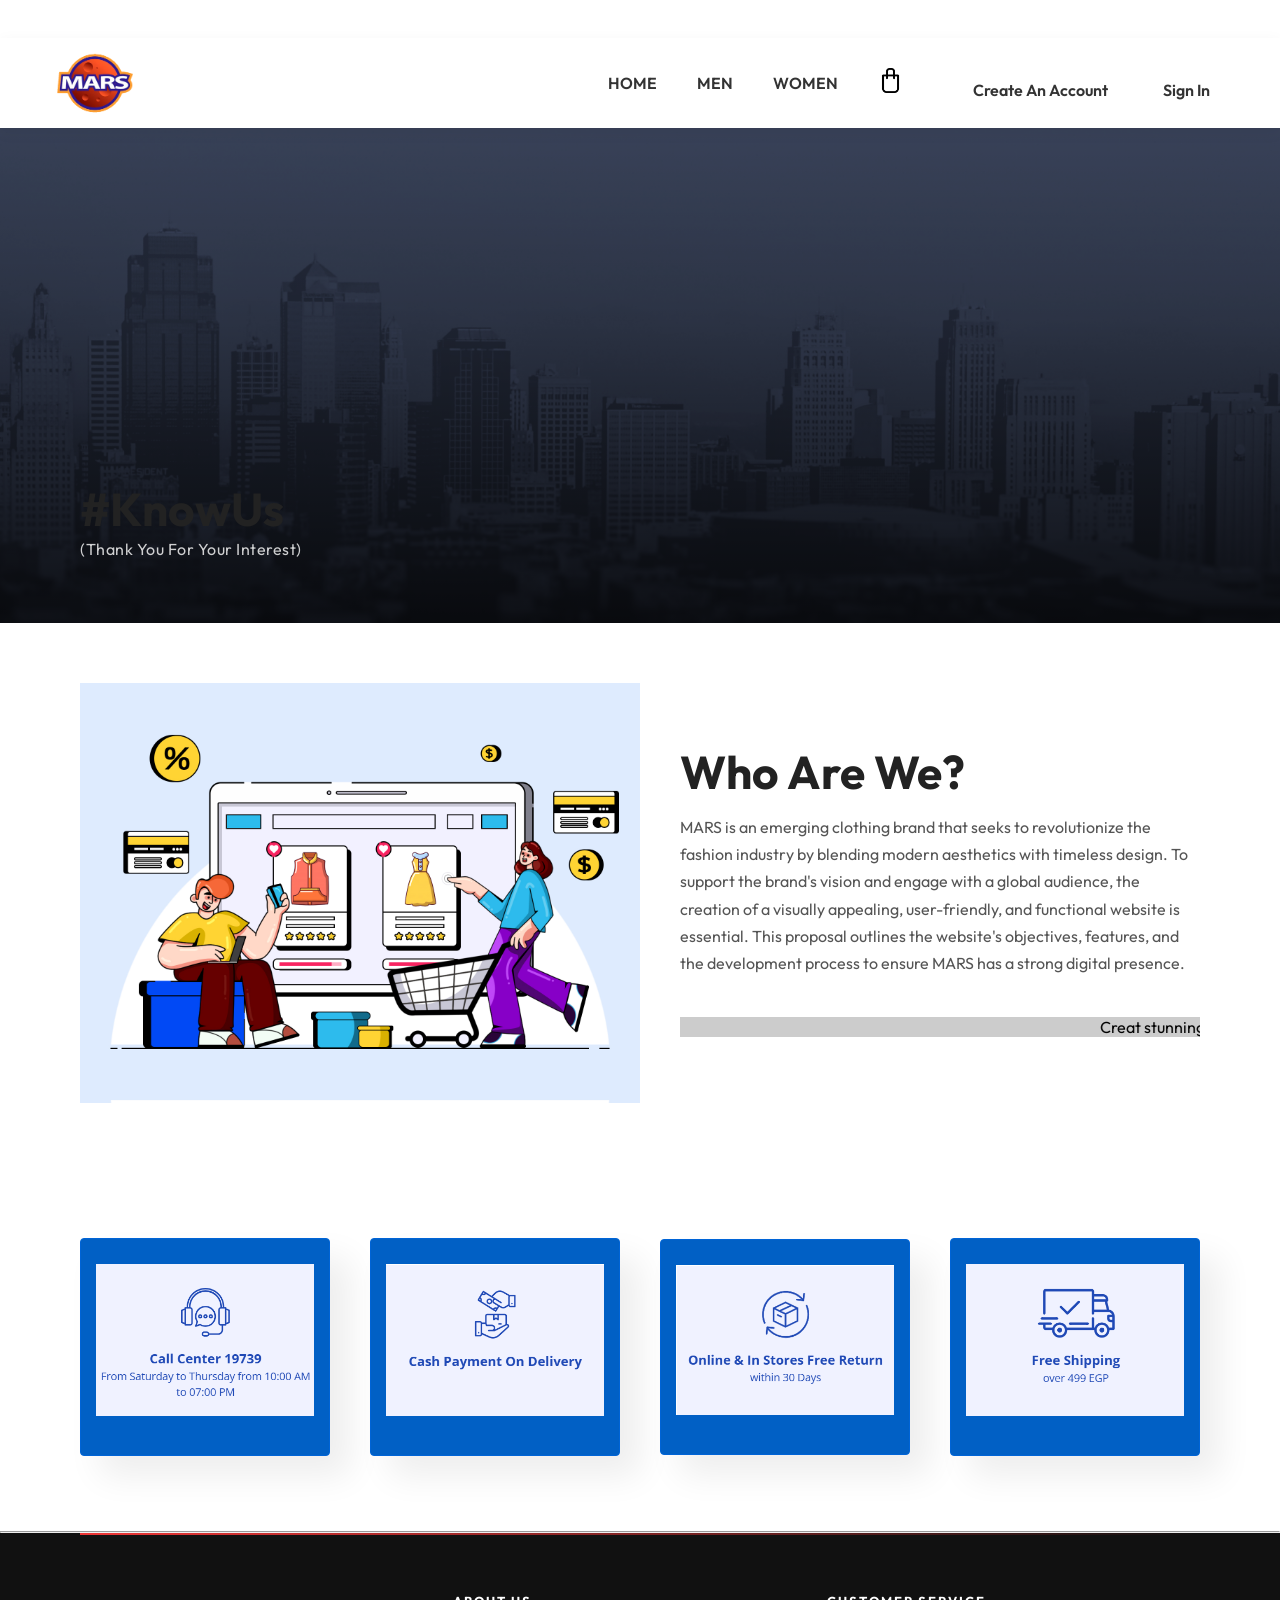
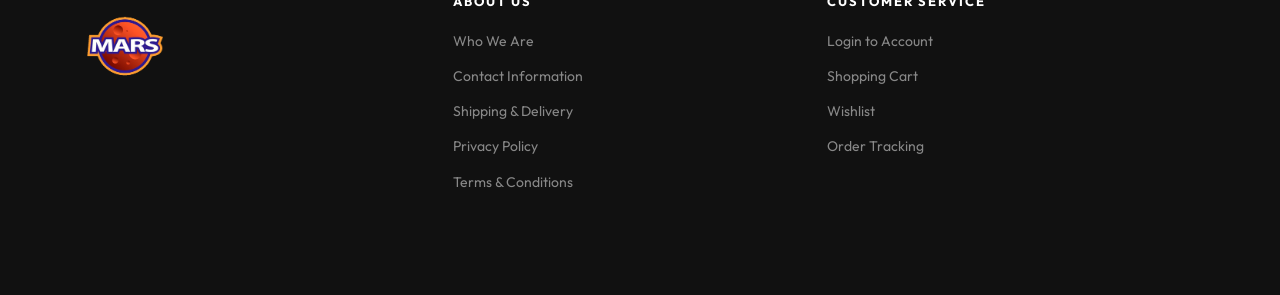
==== about.html @ e4233e81 "first commit" ====
<!DOCTYPE html>
<html lang="en">
<head>
    <meta charset="UTF-8">
    <meta name="viewport" content="width=device-width, initial-scale=1.0">
    <meta http-equiv="X-UA-Compatible" content="IE=edge">
    <title>MARS: ABOUT US </title>
    <link rel="stylesheet" href="style.css">
    <link rel="stylesheet" href="https://pro.fontawesome.com/releases/v5.10.0/css/all.css" />
</head>

<body>
    <script src="script.js"></script>

<section id="header">
    
        <a href="index.html" class="logo-link"><img src="img/logo.png" width="90" class="logo" alt=""></a>
        
        <div>
            <ul id="navbar">
    
                <li><a href="index.html">HOME</a></li>
                
                <li><a href="men.html">MEN</a></li>
                <li><a href="women.html">WOMEN</a></li>
                <li><a href="cart.html"><img src="img/shopping-bag-3049.png" width="25" alt=""></i></a></li>
            
                <div id="Account">
                    <ul>
                        <li><a href="createNEW.html">Create An Account</a></li>
                        <li><a href="signin.html">Sign In</a></li>
                    </ul>
                </div> 
    
            </ul>
        </div>
        
        <div id="mobil">
            <a href="cart.html"><i class="fa fa-shopping-bag" aria-hidden="true"></i></a>
            <i id="bar" class="fas fa-outdent" onclick="toggleMenu()"></i>
          </div>
        
</section>
   
<section id="page-header" class="about-header">
      
        <h2>#KnowUs</h2>

        <p>(Thank You For Your Interest)</p>
        
</section>

<section id="about-head" class="section-p1">
    <img src="img/about/a6.jpg" alt="">
    <div>
        <h2>Who Are We?</h2>
        <p>MARS is an emerging clothing brand that seeks to revolutionize the fashion industry by blending modern aesthetics with timeless design. To support the brand's vision and engage with a global audience, the creation of a visually appealing, user-friendly, and functional website is essential. This proposal outlines the website's objectives, features, and the development process to ensure MARS has a strong digital presence.</p>
        <br>
        <marquee bgcolor="#ccc" loop="-1" scrollamount="5" width="100%">Creat stunning with as much or as little control as you like thanks to choice of basic and creative modes 
        </marquee>
    </div>
</section>

<section id="feature" class="section-p1"> 
    <div class="fe-box">
        <img src="img/feature/s1.png" alt="">
        
    </div>

    <div class="fe-box">
        <img src="img/feature/s2.png" alt="">
        
    </div>

    <div class="fe-box">
        <img src="img/feature/s3.png" alt="">
        
    </div>

    <div class="fe-box">
        <img src="img/feature/s4.png" alt="">
        
    </div>
   </section>
 <hr>
<footer class="section-p1">
    <div class="footer-col">
        <img class="logo" src="img/logo.png" width="65" alt="Company Logo">
       
    </div>

    <div class="footer-col">
        <h4>About Us</h4>
        <ul>
            <li><a href="about.html">Who We Are</a></li>
            <li><a href="contact.html">Contact Information</a></li>
            <li><a href="#">Shipping & Delivery</a></li>
            <li><a href="#">Privacy Policy</a></li>
            <li><a href="#">Terms & Conditions</a></li>
        </ul>
    </div>

    <div class="footer-col">
        <h4>Customer Service</h4>
        <ul>
            <li><a href="signin.html">Login to Account</a></li>
            <li><a href="cart.html">Shopping Cart</a></li>
            <li><a href="#">Wishlist</a></li>
            <li><a href="#">Order Tracking</a></li>
        </ul>
    </div>
</footer>

 
</body>
</html>
---- style.css ----
@import url('https://fonts.googleapis.com/css2?family=Outfit:wght@300;400;600;700;800&display=swap');

:root {
  --primary-color: #222;
  --secondary-color: #0a6940;
  --accent-color: #ef3636;
  --text-main: #333;
  --text-light: #555;
  --bg-color: #fff;
  --bg-alt: #f7f7f7;
  --price-color: #d2691e;
  --border-color: #eaeaea;
  --shadow-sm: 0 4px 15px rgba(0, 0, 0, 0.05);
  --shadow-md: 0 8px 30px rgba(0, 0, 0, 0.1);
  --transition: 0.3s ease;
}

/* ---- Keyframe Animations ---- */
@keyframes fadeInUp {
  from { opacity: 0; transform: translateY(30px); }
  to   { opacity: 1; transform: translateY(0); }
}
@keyframes fadeIn {
  from { opacity: 0; }
  to   { opacity: 1; }
}
@keyframes slideDown {
  from { opacity: 0; transform: translateY(-20px); }
  to   { opacity: 1; transform: translateY(0); }
}

.animate-fadeInUp {
  opacity: 0;
  animation: fadeInUp 0.7s ease forwards;
}
.animate-fadeIn { animation: fadeIn 1s ease both; }

/* Stagger delays for product cards */
.pro:nth-child(1) { animation-delay: 0.05s; }
.pro:nth-child(2) { animation-delay: 0.10s; }
.pro:nth-child(3) { animation-delay: 0.15s; }
.pro:nth-child(4) { animation-delay: 0.20s; }
.pro:nth-child(5) { animation-delay: 0.25s; }
.pro:nth-child(6) { animation-delay: 0.30s; }
.pro:nth-child(7) { animation-delay: 0.35s; }
.pro:nth-child(8) { animation-delay: 0.40s; }

/* ---- Announcement Bar ---- */
#announcement-bar {
  background: var(--primary-color);
  color: rgba(255,255,255,0.85);
  text-align: center;
  padding: 10px 20px;
  font-size: 13px;
  letter-spacing: 1px;
  font-weight: 600;
  position: fixed;
  top: 0;
  left: 0;
  right: 0;
  z-index: 1001;
}
#announcement-bar span {
  color: var(--accent-color);
  font-weight: 800;
}

/* Push header below announcement bar */
#header {
  top: 38px !important;
}

* {
    margin: 0;
    padding: 0;
    box-sizing: border-box;
    font-family: "Outfit", "Spartan", sans-serif;
  }
  
  html {
    scroll-behavior: smooth;
  }
  
  /* Global Styles */
  
  h1 {
    font-size: 52px;
    line-height: 64px;
    color: var(--primary-color);
    font-weight: 800;
    letter-spacing: -0.5px;
  }
  
  h2 {
    font-size: 46px;
    line-height: 54px;
    color: var(--primary-color);
    font-weight: 700;
  }
  
  h4 {
    font-size: 20px;
    color: var(--primary-color);
    font-weight: 600;
  }
  
  h6 {
    font-weight: 700;
    font-size: 12px;
    letter-spacing: 1px;
    text-transform: uppercase;
  }
  
  p {
    font-size: 16px;
    color: var(--text-light);
    margin: 15px 0 20px 0;
    line-height: 1.7;
  }
  
  .section-p1 {
    padding: 60px 80px;
  }
  
  .section-m1 {
    margin: 40px 0;
  }

  /* Premium Section Headings */
  .section-heading {
    text-align: center;
    margin-bottom: 10px;
  }
  .section-heading h2 {
    font-size: 36px;
    font-weight: 800;
    letter-spacing: -0.5px;
    position: relative;
    display: inline-block;
    padding-bottom: 12px;
  }
  .section-heading h2::after {
    content: '';
    position: absolute;
    bottom: 0;
    left: 50%;
    transform: translateX(-50%);
    width: 50px;
    height: 3px;
    background: var(--accent-color);
    border-radius: 2px;
  }
  .section-heading h4 {
    color: var(--text-light);
    font-size: 15px;
    font-weight: 400;
    letter-spacing: 1px;
    text-transform: uppercase;
    margin-top: 8px;
  }
  
  button.normal{
    font-size: 14px;
    font-weight: 600;
    padding: 15px 30px;
    color: #1a1a1a;
    background-color: #fff;
    border-radius: 4px;
    cursor: pointer;
    border: none;
    outline: none;
    transition: 0.2s;
  }

  button.white{
    font-size: 13px;
    font-weight: 600;
    padding: 11px 18px;
    color: #fff;
    background-color: transparent;
    cursor: pointer;
    border: 1px solid #fff;
    outline: none;
    transition: 0.2s;
  }

  body {
    width: 100%;
    padding-top: 128px; /* 90px navbar + 38px announcement bar */
  }
/*home page*/
#header{
display:flex;
align-items: center;
justify-content: space-between;
background: rgba(255, 255, 255, 0.85);
backdrop-filter: blur(12px);
-webkit-backdrop-filter: blur(12px);
box-shadow: var(--shadow-sm);
top: 0;
left: 0;
right: 0;
height: 90px;
padding: 10px 50px;
position: fixed;
z-index: 1000;
transition: var(--transition);
border-bottom: 1px solid rgba(255, 255, 255, 0.4);
}

.logo-link {
  display: flex;
  align-items: center;
}

.logo {
  width: 90px;
  transition: transform var(--transition);
}

.logo-link:hover .logo {
  transform: scale(1.05); 
}

#navbar{
    display: flex;
    align-items: center;
justify-content: center;

}

#navbar li{
list-style: none;
padding:0 20px;
position: relative; 
}

#navbar li a{
text-decoration: none;
font-size: 16px;
font-weight: 600;
color: var(--text-main);
transition: color var(--transition);
}

#navbar li a:hover,
#navbar li a.active {
    color: var(--accent-color);
}

#navbar li a.active::after,
#navbar li a:hover::after {
    content:"";
    width: 30%;
    height: 2px;
    background-color: var(--accent-color);
    position:absolute;
    bottom: -4px;
    left: 20px;
    transition: width var(--transition);
}


#Account {
  display: flex;
  gap: 15px;
  margin-left: 30px;
  margin-top: 15px;
  flex-direction: column;
  align-items: flex-start;
}

#Account ul {
  list-style: none;
  display: flex;
  gap: 15px;
}

#Account a {
  font-size: 16px;
  color: #333;
  text-decoration: none;
  transition: color 0.3s ease;
}

#Account a:hover {
  color: #ef3636;
}


/* Hero animations */
#hero h4 { animation: fadeInUp 0.6s ease 0.1s both; }
#hero h2 { animation: fadeInUp 0.6s ease 0.2s both; }
#hero h1 { animation: fadeInUp 0.6s ease 0.3s both; }
#hero p  { animation: fadeInUp 0.6s ease 0.4s both; }
#hero button { animation: fadeInUp 0.6s ease 0.5s both; }

#hero{
    background-image: url(img/pexels-cottonbro-5119917.jpg);
    height: 90vh;
    width: 100%;
    background-size: cover;
    background-position: top 25% right 0;
    padding: 0 80px;
    display: flex;
    flex-direction: column;
    align-items: flex-start;
    justify-content: center;
    position: relative;
    box-shadow: inset 0 0 0 2000px rgba(0, 0, 0, 0.3);
}

#hero h4 {
    padding-bottom:15px ;
    color: #fff;
}

#hero h1, #hero h2, #hero p {
    color: #fff;
    text-shadow: 0 2px 5px rgba(0,0,0,0.4); /* Pro text shadow for readability */
}

#hero button a {
  background-color: transparent;
  color: #fff;
  border:0;
  background-repeat: no-repeat;
  cursor:pointer;
  font-weight: 700;
  font-size: 14px;
  text-decoration: none;
  display: inline-block;
  letter-spacing: 1px;
}

#hero button a:hover {
  color: #fff; 
}

#hero button {
    background-color: var(--accent-color);
    border:0;
    padding: 15px 40px;
    border-radius: 30px; /* Modern rounded button instead of background image */
    cursor:pointer;
    font-weight: 700;
    font-size: 14px;
    outline: none;
    transition: transform var(--transition), box-shadow var(--transition), background-color var(--transition);
    box-shadow: 0 5px 15px rgba(239, 54, 54, 0.4); /* Subtle glow matching accent color */
    margin-top: 15px;
}

#hero button:hover {
    transform: translateY(-3px);
    box-shadow: 0 8px 20px rgba(239, 54, 54, 0.6);
    background-color: var(--primary-color);
}


#feature .fe-box{
  width: 250px;
  text-align: center;
  padding: 25px 15px;
  background-color: #0160c5;
  box-shadow: 20px 20px 34px rgba(0, 0, 0, 0.07);
  border: 1px solid #0064d7;
  border-radius: 4px;
  margin: 15px 0;
}

#feature {
  display: flex;
  align-items: center;
  justify-content: space-between;
  flex-wrap: wrap;
}

#feature .fe-box:hover{
  box-shadow: 10px 10px 54px rgba(70, 62, 221, 0.1);
}

#feature .fe-box img{
  width: 100%;
  margin-bottom: 10px;
}

#feature .fe-box h6{
  display: inline-block;
  padding: 9px 8px 6px 8px;
  line-height: 1;
  border-radius: 4px;
  color:#f3f5ff;
background-color:brown;
}

/* Product Section */
#prodact1 {
    text-align: center;
    padding: 80px 0;
    background-color: var(--bg-alt);
}

#prodact1 > h2 {
    font-size: 36px;
    font-weight: 800;
    letter-spacing: -0.5px;
    position: relative;
    display: inline-block;
    padding-bottom: 12px;
}
#prodact1 > h2::after {
    content: '';
    position: absolute;
    bottom: 0;
    left: 50%;
    transform: translateX(-50%);
    width: 50px;
    height: 3px;
    background: var(--accent-color);
    border-radius: 2px;
}
#prodact1 > h4 {
    color: var(--text-light);
    font-size: 14px;
    font-weight: 400;
    letter-spacing: 1.5px;
    text-transform: uppercase;
    margin-top: 8px;
}

#prodact1 .pro {
    width: 100%; /* Full width of container for flexibility */
    max-width: 250px; /* Set a max-width for better structure */
    padding: 20px 15px; /* More padding for a clean look */
    border: 1px solid var(--border-color); /* Cleaner border */
    border-radius: 20px;
    cursor: pointer;
    background-color: var(--bg-color);
    box-shadow: var(--shadow-sm); /* Using var */
    margin: 20px 15px;
    text-align: center;
    transition: box-shadow var(--transition), transform var(--transition);
}

#prodact1 .pro:hover {
    box-shadow: var(--shadow-md); /* Stronger hover effect */
    transform: translateY(-10px); /* Better dynamic feel */
}

#prodact1 .pro .des {
    text-align: center;
    padding: 15px 0;
}

#prodact1 .pro .des span {
    color: #888;
    font-size: 13px; /* Slightly larger, more legible font */
    display: block;
}

#prodact1 .pro .des h5 {
    padding-top: 8px;
    color: #333;
    font-size: 16px;
}

#prodact1 .pro .des h4 {
    padding-top: 8px;
    font-weight: 700;
    font-size: 18px; /* Larger font for price */
    color: #d2691e; /* Chocolate color for price */
}

#prodact1 .pro .cart {
    width: 45px;
    height: 45px;
    display: flex;
    justify-content: center;
    align-items: center;
    border-radius: 50%;
    background-color: #c3d8ec;
    font-weight: 500;
    margin: 10px auto 0 auto;
    transition: background-color 0.3s ease;
}

#prodact1 .pro .cart:hover {
    background-color: #ef3636; /* Accent color for hover */
    color: white;
}

#prodact1 .main-contenar {
    padding-top: 50px;
    display: flex;
    align-items: center;
    justify-content: space-between;
    flex-wrap: wrap;
    gap: 30px; /* Adds spacing between products */
}

#prodact1 .pro img { 
    border-radius: 20px;
    transition: transform var(--transition);
    width: 100%;
}

#prodact1 .pro:hover img {
    transform: scale(1.08); /* Better zoom on hover */
}

/* Banner Section */
#banner {
    display: flex;
    flex-direction: column;
    justify-content: center;
    align-items: center;
    text-align: center;
    background-image: url('img/banner/b2.jpg');
    width: 100%;
    height: 50vh; /* Increased height for more impact */
    background-size: cover;
    background-position: center;
    padding: 30px;
}

#banner h4 {
    color: #edf6ed;
    font-size: 18px; /* Slightly larger for better readability */
    letter-spacing: 1px;
    text-transform: uppercase; /* Adds a bold, modern feel */
}

#banner h2 {
    color: #edf6ed;
    font-size: 36px; /* Larger for greater impact */
    padding: 10px 0;
    font-weight: 700;
    text-transform: uppercase;
}

#banner h2 span {
    color: #ef3636; /* Accent color */
}

#banner button {
    padding: 12px 30px;
    background-color: transparent;
    border: 2px solid #ef3636; /* Clean border for button */
    color: #ef3636;
    font-weight: 600;
    font-size: 16px;
    text-transform: uppercase;
    border-radius: 30px;
    cursor: pointer;
    transition: background-color 0.3s ease, color 0.3s ease;
}

#banner button:hover {
    background-color: #ef3636;
    color: white;
}

#sm-banner{
  display: flex;
  justify-content: space-between;
  flex-wrap: wrap;
}

#sm-banner .banner-box{
  display: flex;
  flex-direction: column;
  justify-content: center;
  align-items:flex-start;
  background-image:url(img/banner/pexels-cottonbro-5839959.jpg) ;
  background-size: cover;
  background-position: center;
  width: 100%; /* Full width for better scaling */
  min-width: 300px; /* Ensures responsiveness */
  max-width: 535px; /* Maintains a max-width for larger screens */
  height: 50vh;
  padding: 40px; /* More padding for a clean, spacious look */
  border-radius: 10px; /* Smooth, modern corners */
  position: relative;
  overflow: hidden;   
}
#sm-banner .banner-box:hover {
  transform: scale(1.05);
  box-shadow: 0 10px 20px rgba(0, 0, 0, 0.15);
}


#sm-banner .banner-box2{
 background-image:url(img/banner/pexels-cottonbro-7026766.jpg) ;
}

#sm-banner h4{
color: #fff;
font-size: 22px; /* Slightly larger for better visibility */
font-weight: 400; /* Light yet legible */
margin-bottom: 10px; /* Adds space between headings */
text-transform: uppercase; /* Modern feel */
letter-spacing: 1px; /* Enhances readability */
}

#sm-banner h2{
  color: #ef3636;
  font-size: 30px; /* Bolder and larger for emphasis */
  font-weight: 800;
  text-transform: uppercase;
  margin-bottom: 10px;
  }

  #sm-banner span{
    color: #fff;
    font-size: 16px; /* Slightly larger for better readability */
    font-weight: 400;
    padding-bottom: 15px;
    letter-spacing: 0.5px;
    }

    #sm-banner .banner-box:hover button{
    background-color: #ef3636;
    border: 1px solid #ef3636;
    color: #fff;
    transition: background-color 0.3s ease, border-color 0.3s ease;
    }

    #sm-banner .banner-box::before {
      content: "";
      position: absolute;
      top: 0;
      left: 0;
      width: 100%;
      height: 100%;
      background: rgba(0, 0, 0, 0.2); /* Dark overlay for contrast */
      z-index: 1;
      border-radius: 10px; /* Ensures overlay follows rounded corners */
  }

  #sm-banner h4, 
  #sm-banner h2,
  #sm-banner button, 
  #sm-banner span {
      position: relative;
      z-index: 2; /* Ensures text stays above overlay */
  }
  
  

    #banner3 {
      display: flex;
      flex-wrap: wrap;
      justify-content: space-between;
      padding: 60px 80px;
      gap: 24px;
      background-color: var(--primary-color);
    }

    #banner3 .banner-box {
      display: flex;
      flex-direction: column;
      justify-content: flex-end; /* Text anchored to BOTTOM */
      align-items: flex-start;
      background-image: url(img/banner/pexels-mikhail-nilov-8221376\ \(1\).jpg);
      background-size: cover;
      background-position: center;
      width: calc(33.33% - 18px);
      min-width: 260px;
      height: 420px;
      padding: 30px;
      border-radius: 16px;
      position: relative;
      overflow: hidden;
      cursor: pointer;
      transition: transform var(--transition), box-shadow var(--transition);
    }

    /* Gradient overlay - dark at bottom for readability */
    #banner3 .banner-box::before {
      content: '';
      position: absolute;
      inset: 0;
      background: linear-gradient(
        to top,
        rgba(0, 0, 0, 0.75) 0%,
        rgba(0, 0, 0, 0.2) 50%,
        rgba(0, 0, 0, 0.0) 100%
      );
      border-radius: 16px;
      z-index: 1;
      transition: background var(--transition);
    }

    /* Image zoom on hover via background-size */
    #banner3 .banner-box:hover {
      transform: translateY(-6px);
      box-shadow: 0 20px 50px rgba(0,0,0,0.5);
    }

    #banner3 .banner-box:hover::before {
      background: linear-gradient(
        to top,
        rgba(0, 0, 0, 0.85) 0%,
        rgba(0, 0, 0, 0.3) 60%,
        rgba(0, 0, 0, 0.05) 100%
      );
    }

    /* Text above overlay */
    #banner3 .banner-box > * {
      position: relative;
      z-index: 2;
    }

    #banner3 h2 {
      color: #fff;
      font-weight: 800;
      font-size: 22px;
      letter-spacing: 1px;
      text-transform: uppercase;
      margin-bottom: 6px;
      padding-top: 0;
    }

    #banner3 h3 {
      color: var(--accent-color);
      font-weight: 600;
      font-size: 14px;
      letter-spacing: 1.5px;
      text-transform: uppercase;
    }

    #banner3 .banner-box2 {
      background-image: url(img/banner/pexels-marcos-sanchez-620772900-29253011.jpg);
    }
    #banner3 .banner-box3 {
      background-image: url(img/banner/pexels-cottonbro-6698322.jpg);
    }
    
    footer {
      display: flex;
      flex-wrap: wrap;
      justify-content: space-between;
      padding: 70px 80px 40px;
      background-color: #111; /* Dark, luxury footer */
      position: relative;
  }

  /* Subtle top border accent */
  footer::before {
    content: '';
    position: absolute;
    top: 0;
    left: 80px;
    right: 80px;
    height: 2px;
    background: linear-gradient(to right, var(--accent-color), transparent);
  }
  
  footer .footer-col {
      flex: 1 1 25%;
      display: flex;
      flex-direction: column;
      margin-bottom: 30px;
      padding: 0 20px 0 0;
      min-width: 200px;
  }
  
  footer h4 {
      font-size: 13px;
      margin-bottom: 20px;
      color: #fff;
      font-weight: 700;
      letter-spacing: 2px;
      text-transform: uppercase;
  }

  footer ul {
    list-style: none;
    padding: 0;
  }

  footer ul li {
    margin-bottom: 10px;
  }
  
  footer p, footer a {
      font-size: 14px;
      margin-bottom: 8px;
      color: #888;
      transition: color var(--transition);
      line-height: 1.8;
  }
  
  footer a {
      text-decoration: none;
      color: #888;
  }
  
  footer a:hover,
  footer a.active {
      color: #fff;
  }
  
  footer p {
      color: #666;
  }

  /* Footer Copyright */
  footer .copyright {
    width: 100%;
    text-align: center;
    border-top: 1px solid #222;
    margin-top: 30px;
    padding-top: 20px;
    font-size: 13px;
    color: #555;
    letter-spacing: 0.5px;
  }
  

  @media (max-width: 768px) {
      footer {
          flex-direction: column;
          padding: 20px 30px;
      }
  
      footer .footer-col {
          padding: 20px;
          width: 100%; /* Full width on smaller screens */
        }
      }
       
      #close{
        display: none;
      }
       #mobil {
        display: none;
      }
      

    
  @media (max-width: 799px) {
    #navbar {
      display: flex;
      flex-direction: column;
      align-items: flex-start;
      justify-content: flex-start;
      position: fixed;
      top: 0;
      right: -300px; /* Corrected */
      height: 100vh;
      width: 300px;
      background-color: #f3f5ff;
      box-shadow: 0 40px 60px rgba(0, 0, 0, 0.1);
      padding: 80px 0 0 10px;
      transition: right 0.3s ease-in-out; /* Added for smooth transition */
    }
    
    #navbar li {
      margin-bottom: 25px;
    }

    #navbar.active {
      right: 0; 
    }

    #mobil {
      display: flex;
      align-content: center;
    }
    
    #mobil i {
      color: #1a1a1a;
      font-size: 24px;
      padding-left: 20px;
    }
    #close {
      position: absolute;
      display: initial;
      top: 30px;
      left: 30px;
      color: #1a1a1a;
      font-size: 20px;
    }
    #lg-bag{
      display: none;
    }

    #hero{
      height: 70vh;
      padding: 0 80px;
      background-position: top 30% right 30% ;
    }
    #prodact1 .main-contenar {
      justify-content: center;
  }
  #prodact1 .pro{
    margin: 15px;
  }

  #banner {
    height: 30vh;
}
#sm-banner .banner-box{
  min-width: 100px; /* Ensures responsiveness */
  height: 30vh;
}
#banner3 {
  padding: 50px 40px;
}
#banner3 .banner-box {
  width: 28%; 

}

}

@media (max-width: 477px) {
 
#header{
  padding: 10px 30px;
}
h1{
  font-size: 38px;
}
h2{
  font-size: 32px;
}

  #hero {
      padding: 0 20px; /* Reduced padding for mobile */
      background-position: 55%;
  }


  #prodact1 .pro {
      width: 100%;
  }

  #banner {
      height: 40vh; /* Reduced height for better fit */
  }

  #sm-banner .banner-box {
      height: 40vh;
  }
  #sm-banner .banner-box2 {
    margin-top: 20px;
}

  #banner3 {
      padding: 40px 30px;
  }

  #banner3 .banner-box {
      width: 30%; 
  }
}

/* ---- Men / Women Page Header ---- */
#page-header {
  position: relative;
  width: 100%;
  height: 55vh;
  background-image: url("img/banner/b1 (1).jpg");
  background-size: cover;
  background-position: center;
  display: flex;
  flex-direction: column;
  justify-content: flex-end;
  align-items: flex-start;
  padding: 60px 80px;
  overflow: hidden;
}

/* Dark gradient for readability */
#page-header::before {
  content: '';
  position: absolute;
  inset: 0;
  background: linear-gradient(
    to top,
    rgba(0, 0, 0, 0.75) 0%,
    rgba(0, 0, 0, 0.2) 60%,
    rgba(0, 0, 0, 0.0) 100%
  );
  z-index: 1;
}

#page-header > * {
  position: relative;
  z-index: 2;
}

#page-header .breadcrumb {
  display: flex;
  align-items: center;
  gap: 8px;
  font-size: 13px;
  color: rgba(255,255,255,0.6);
  margin-bottom: 12px;
  letter-spacing: 0.5px;
}
#page-header .breadcrumb a {
  color: rgba(255,255,255,0.6);
  text-decoration: none;
  transition: color var(--transition);
}
#page-header .breadcrumb a:hover { color: #fff; }
#page-header .breadcrumb .sep { font-size: 10px; }

#page-header h1 {
  font-size: 56px;
  font-weight: 800;
  color: #fff;
  letter-spacing: -2px;
  line-height: 1;
  margin-bottom: 14px;
  animation: fadeInUp 0.7s ease both;
  text-shadow: 0 2px 20px rgba(0,0,0,0.4);
}

#page-header p {
  color: rgba(255,255,255,0.8);
  font-size: 16px;
  margin: 0;
  letter-spacing: 0.5px;
  animation: fadeInUp 0.7s ease 0.15s both;
}

/* ---- Pagination ---- */
#pagination {
  text-align: center;
  padding: 40px 0;
  background: var(--bg-alt);
  display: flex;
  justify-content: center;
  gap: 10px;
}
#pagination a {
  text-decoration: none;
  width: 44px;
  height: 44px;
  display: inline-flex;
  align-items: center;
  justify-content: center;
  background: var(--bg-color);
  color: var(--text-main);
  border: 1.5px solid var(--border-color);
  border-radius: 10px;
  font-weight: 700;
  font-size: 14px;
  transition: all var(--transition);
  box-shadow: var(--shadow-sm);
}
#pagination a:hover,
#pagination a.active {
  background: var(--accent-color);
  color: #fff;
  border-color: var(--accent-color);
  transform: translateY(-2px);
  box-shadow: 0 5px 15px rgba(239,54,54,0.3);
}

#prodetails{
  display: flex;
margin-top: 20px;
}
/* Styling for #single-pro-img */
#single-pro-img {
  display: flex;
  flex-direction: column;
  align-items: center;
  margin-bottom: 30px;
}

.main-img {
  width: 90%;
  max-width: 500px;
  border-radius: 12px;
  box-shadow: 0 6px 12px rgba(0, 0, 0, 0.15);
  margin-bottom: 20px;
  transition: transform 0.3s ease, box-shadow 0.3s ease;
}

.main-img:hover {
  transform: scale(1.02);
  box-shadow: 0 8px 16px rgba(0, 0, 0, 0.2);
}

.small-img-group {
  display: flex;
  gap: 15px;
  justify-content: center;
}

.small-img-col {
  flex: 1;
  max-width: 80px;
}

.small-img {
  width: 100%;
  height: auto;
  border: 2px solid transparent;
  border-radius: 8px;
  transition: transform 0.3s ease, border-color 0.3s ease, box-shadow 0.3s ease;
  cursor: pointer;
}

.small-img:hover {
  transform: scale(1.1);
  border-color: #d2691e;
  box-shadow: 0 4px 8px rgba(0, 0, 0, 0.1);
}

/* Styling for #single-pro-det */
#single-pro-det {
  max-width: 600px;
  margin: 20px auto;
  padding: 25px;
  background-color: #fff;
  border-radius: 12px;
  box-shadow: 0 6px 12px rgba(0, 0, 0, 0.1);
  line-height: 1.6;
}

#single-pro-det h6 {
  font-size: 14px;
  color: #888;
  text-transform: uppercase;
  letter-spacing: 1px;
  margin-bottom: 15px;
}

#single-pro-det h4 {
  font-size: 26px;
  margin: 15px 0;
  color: #222;
  font-weight: 500;
}

#single-pro-det h2 {
  font-size: 30px;
  color: #e63946;
  font-weight: bold;
  margin-bottom: 20px;
}

.label {
  display: block;
  font-weight: 600;
  margin: 20px 0 10px;
  color: #444;
}

/* Dropdown and Inputs */
#single-pro-det select,
#single-pro-det input[type="number"] {
  width: 100%;
  padding: 12px;
  border: 1px solid #ccc;
  border-radius: 8px;
  font-size: 16px;
  margin-bottom: 20px;
  transition: border-color 0.3s ease, box-shadow 0.3s ease;
}

#single-pro-det select:focus,
#single-pro-det input[type="number"]:focus {
  border-color: #007bff;
  box-shadow: 0 0 6px rgba(0, 123, 255, 0.2);
  outline: none;
}

/* Add to Cart Button */
.btn-add-cart {
  width: 100%;
  padding: 15px;
  background-color: #007bff;
  color: #fff;
  font-size: 18px;
  font-weight: 700;
  text-align: center;
  border: none;
  border-radius: 8px;
  cursor: pointer;
  transition: background-color 0.3s ease, transform 0.3s ease;
}

.btn-add-cart:hover {
  background-color: #0056b3;
  transform: translateY(-2px);
}

/* Product Description */
#single-pro-det p {
  font-size: 16px;
  color: #555;
  margin-top: 20px;
  line-height: 1.8;
}

/* Responsive Design */
@media (max-width: 768px) {
  #single-pro-img,
  #single-pro-det {
      max-width: 90%;
  }

  .small-img {
      max-width: 60px;
  }
}

@media (max-width: 480px) {
 
  #single-pro-det h4 {
      font-size: 22px;
  }

  #single-pro-det h2 {
      font-size: 26px;
  }

  .btn-add-cart {
      font-size: 16px;
  }
}

/*About page*/
#page-header.about-header{
  background-image: url(img/about/banner.png);
}

#about-head {
display: flex;
align-items: center;
}

#about-head img{
width: 50%;
height: auto;
}
#about-head div{
  padding-left: 40px;
}
#about-head p{
  color:#555;
}

/*Contact page*/
#page-header.contact-header{
  background-image: url(img/about/banner.png);
}

#contact-details {
  display: flex;
  flex-wrap: wrap;
  justify-content: space-between;
  gap: 30px;
  max-width: 1200px;
  margin: 0 auto;
}

#contact-details .details {
  flex: 1;
  min-width: 300px;
  padding: 20px;
  border-radius: 8px;
  background-color: #f9f9f9;
  box-shadow: 0 2px 4px rgba(0, 0, 0, 0.1);
}

#contact-details .details span {
  display: inline-block;
  font-size: 1.3rem;
  font-weight: bold;
  color: #d2691e;
  margin-bottom: 15px;
}

#contact-details .details h2 {
  font-size: 2rem;
  margin-bottom: 25px;
  color: #333;
}

#contact-details .details li {
  display: flex;
  align-items: flex-start;
  margin-bottom: 20px;
  list-style: none;
}

#contact-details .details li i {
  font-size: 1.6rem;
  color: #d2691e;
  margin-right: 20px;
}

#contact-details .details li p {
  margin: 0;
  font-size: 1.1rem;
  color: #555;
}

#contact-details .details li p strong {
  font-weight: bold;
  color: #333;
}

#contact-details .map {
  flex: 1;
  min-width: 300px;
  border-radius: 8px;
  overflow: hidden;
  box-shadow: 0 2px 4px rgba(0, 0, 0, 0.1);
}

#contact-details .map iframe {
  width: 100%;
  height: 100%;
  border: 0;
}

/* Form Section */
#form-details {
  max-width: 800px;
  margin: 60px auto;
  padding: 40px;
  text-align: center;
  background-color: #ffffff;
  border-radius: 10px;
  box-shadow: 0 4px 8px rgba(0, 0, 0, 0.1);
}

#form-details span {
  font-size: 1.3rem;
  font-weight: bold;
  color: #d2691e;
  display: block;
  margin-bottom: 15px;
}

#form-details h2 {
  font-size: 2rem;
  margin-bottom: 35px;
  color: #333;
}

#form-details form {
  display: flex;
  flex-direction: column;
  gap: 25px;
}

#form-details form input,
#form-details form textarea {
  width: 100%;
  padding: 15px;
  border: 1px solid #ddd;
  border-radius: 5px;
  font-size: 1.1rem;
  background: #fafafa;
  transition: border-color 0.3s, box-shadow 0.3s;
}

#form-details form input:focus,
#form-details form textarea:focus {
  border-color: #d2691e;
  box-shadow: 0 0 5px rgba(0, 123, 255, 0.5);
  outline: none;
}

#form-details form textarea {
  resize: none;
  height: 200px;
}

#form-details form button {
  padding: 15px 20px;
  font-size: 1.1rem;
  color: #fff;
  background-color: #d2691e;
  border: none;
  border-radius: 5px;
  cursor: pointer;
  transition: background-color 0.3s, transform 0.2s;
}

#form-details form button:hover {
  background-color: #222;
  transform: translateY(-2px);
}

#form-details form button:active {
  transform: translateY(0);
}
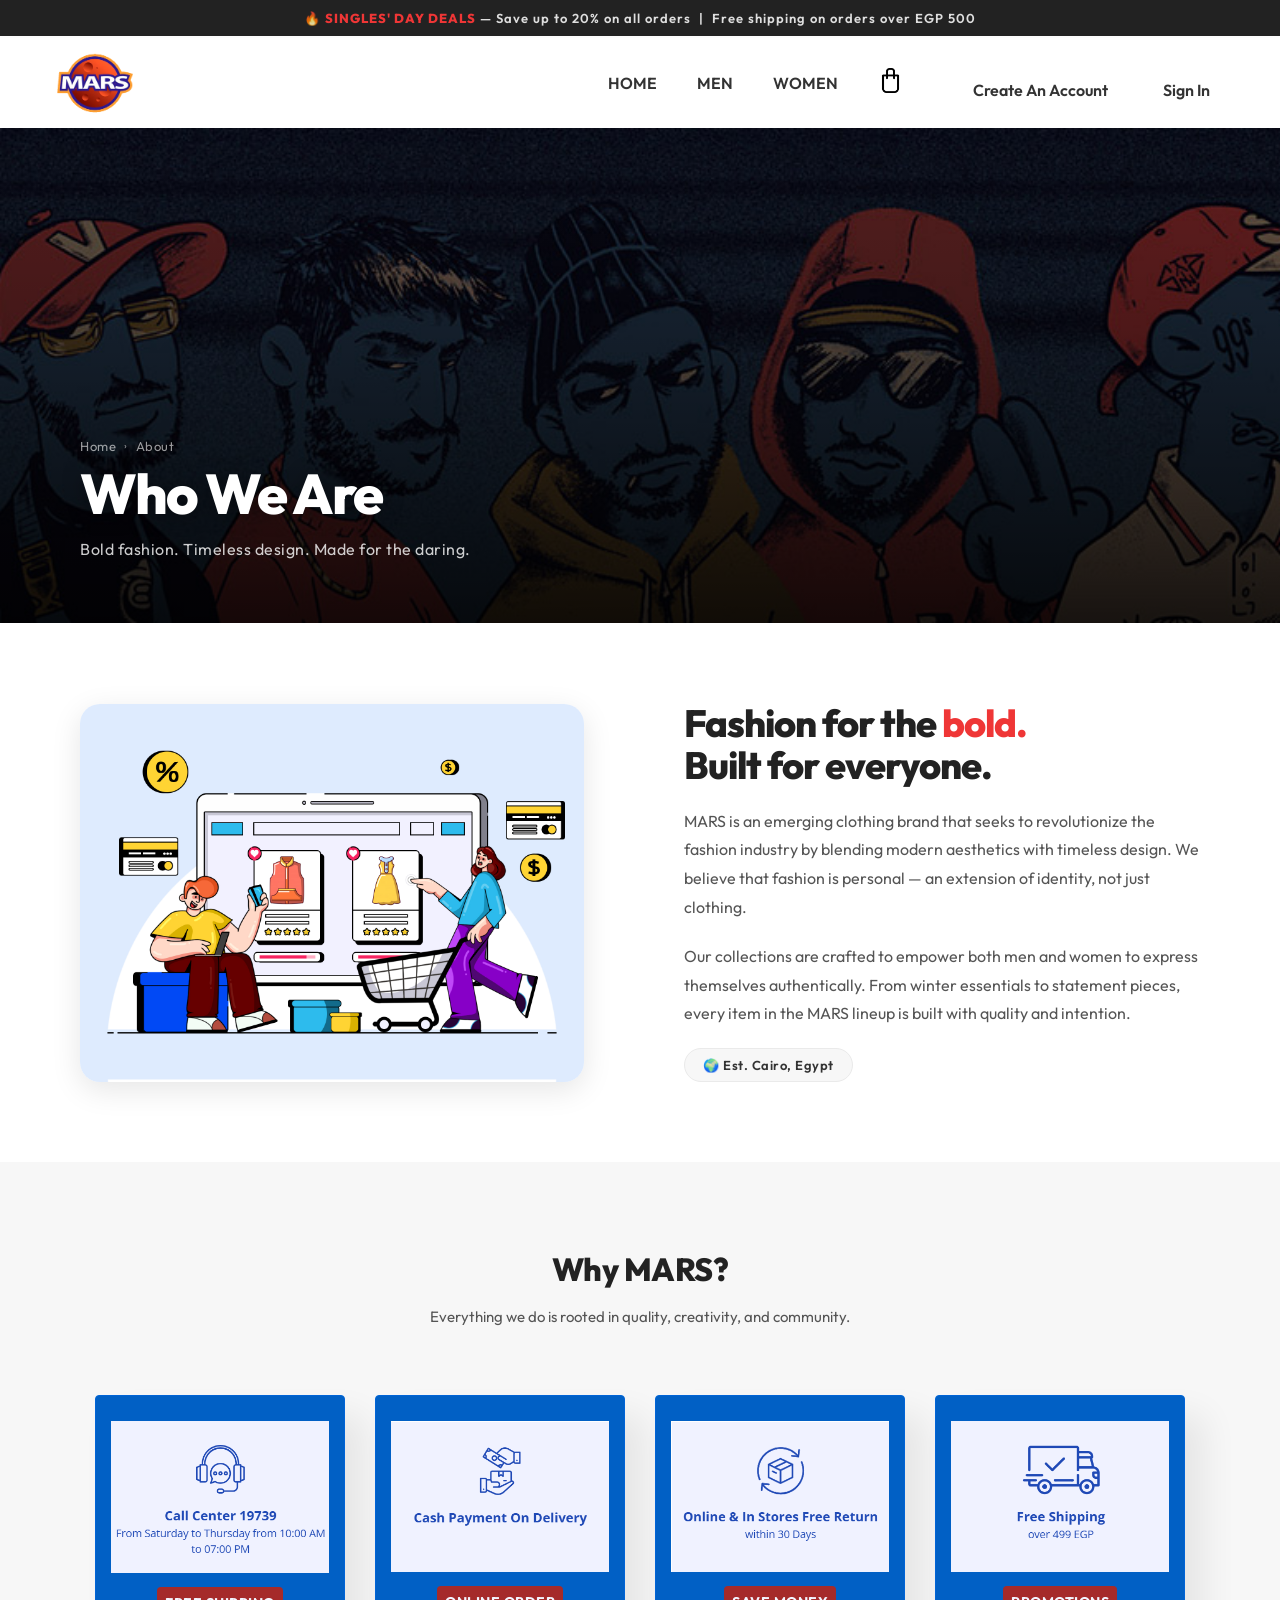
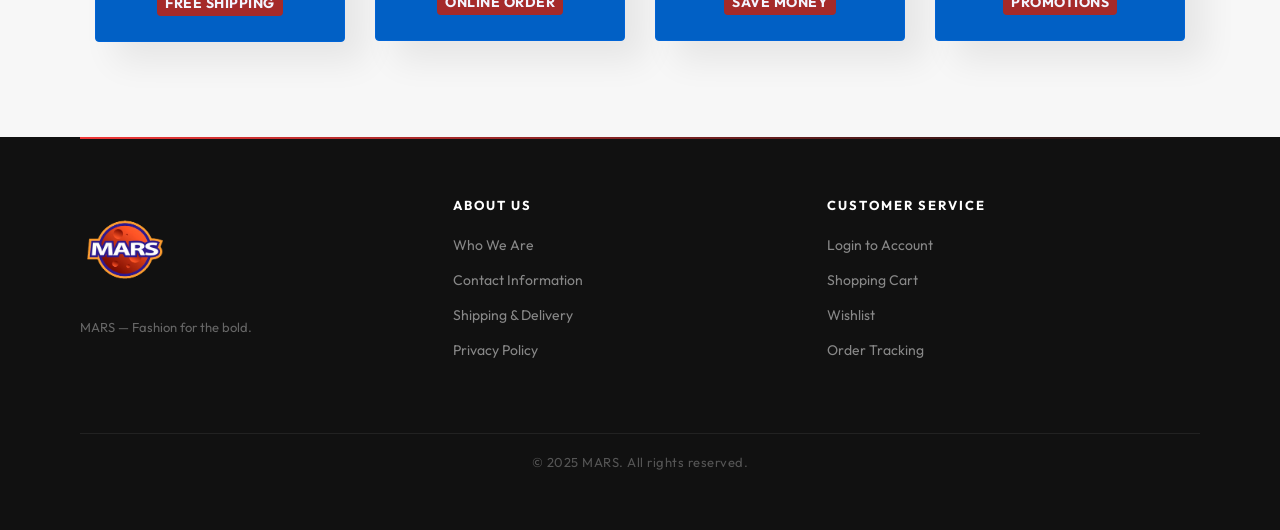
==== commit dabba063: "feat: redesign about page with new layout, announcement bar, and custom CSS styles" ====
--- a/about.html
+++ b/about.html
@@ -3,114 +3,206 @@
 <head>
     <meta charset="UTF-8">
     <meta name="viewport" content="width=device-width, initial-scale=1.0">
-    <meta http-equiv="X-UA-Compatible" content="IE=edge">
-    <title>MARS: ABOUT US </title>
+    <title>About Us — MARS</title>
     <link rel="stylesheet" href="style.css">
     <link rel="stylesheet" href="https://pro.fontawesome.com/releases/v5.10.0/css/all.css" />
+    <style>
+        /* ---- About Page Styles ---- */
+        #about-head {
+            display: flex;
+            align-items: center;
+            gap: 60px;
+            padding: 80px;
+            background: var(--bg-color);
+        }
+        #about-head img {
+            width: 45%;
+            border-radius: 20px;
+            object-fit: cover;
+            box-shadow: var(--shadow-md);
+            flex-shrink: 0;
+        }
+        #about-head .about-text h2 {
+            font-size: 38px;
+            font-weight: 800;
+            letter-spacing: -1px;
+            margin-bottom: 20px;
+            line-height: 1.1;
+        }
+        #about-head .about-text h2 span {
+            color: var(--accent-color);
+        }
+        #about-head .about-text p {
+            color: var(--text-light);
+            font-size: 16px;
+            line-height: 1.8;
+            margin: 0 0 20px;
+        }
+        #about-head .about-text .about-tag {
+            display: inline-block;
+            padding: 8px 18px;
+            background: var(--bg-alt);
+            border: 1px solid var(--border-color);
+            border-radius: 20px;
+            font-size: 13px;
+            font-weight: 600;
+            color: var(--text-main);
+            letter-spacing: 0.5px;
+        }
+
+        /* ---- Values Section ---- */
+        #feature {
+            display: flex;
+            flex-wrap: wrap;
+            justify-content: center;
+            gap: 30px;
+            padding: 80px;
+            background: var(--bg-alt);
+        }
+        .values-heading {
+            width: 100%;
+            text-align: center;
+            margin-bottom: 20px;
+        }
+        .values-heading h2 {
+            font-size: 32px;
+            font-weight: 800;
+            letter-spacing: -0.5px;
+        }
+        .values-heading p {
+            font-size: 15px;
+            color: var(--text-light);
+            margin: 8px 0 0;
+        }
+        .fe-box {
+            background: var(--bg-color);
+            border: 1px solid var(--border-color);
+            border-radius: 16px;
+            padding: 30px;
+            width: 220px;
+            text-align: center;
+            box-shadow: var(--shadow-sm);
+            transition: transform var(--transition), box-shadow var(--transition);
+        }
+        .fe-box:hover {
+            transform: translateY(-6px);
+            box-shadow: var(--shadow-md);
+        }
+        .fe-box img {
+            width: 70px;
+            margin-bottom: 15px;
+        }
+        .fe-box h6 {
+            font-size: 14px;
+            font-weight: 700;
+            color: var(--text-main);
+            letter-spacing: 0.5px;
+        }
+
+        @media (max-width: 900px) {
+            #about-head { flex-direction: column; padding: 40px 30px; }
+            #about-head img { width: 100%; }
+            #feature { padding: 40px 30px; }
+        }
+    </style>
 </head>
-
 <body>
-    <script src="script.js"></script>
-
-<section id="header">
-    
-        <a href="index.html" class="logo-link"><img src="img/logo.png" width="90" class="logo" alt=""></a>
-        
+    <!-- Announcement Bar -->
+    <div id="announcement-bar">🔥 <span>SINGLES' DAY DEALS</span> — Save up to 20% on all orders &nbsp;|&nbsp; Free shipping on orders over EGP 500</div>
+
+    <section id="header">
+        <a href="index.html" class="logo-link"><img src="img/logo.png" width="90" class="logo" alt="MARS Logo"></a>
         <div>
             <ul id="navbar">
-    
                 <li><a href="index.html">HOME</a></li>
-                
                 <li><a href="men.html">MEN</a></li>
                 <li><a href="women.html">WOMEN</a></li>
-                <li><a href="cart.html"><img src="img/shopping-bag-3049.png" width="25" alt=""></i></a></li>
-            
+                <li id="lg-bag"><a href="cart.html"><img src="img/shopping-bag-3049.png" width="25" alt="Cart"></a></li>
+                <div id="close" onclick="toggleMenu()"><i class="fas fa-times"></i></div>
                 <div id="Account">
                     <ul>
                         <li><a href="createNEW.html">Create An Account</a></li>
                         <li><a href="signin.html">Sign In</a></li>
                     </ul>
-                </div> 
-    
+                </div>
             </ul>
         </div>
-        
         <div id="mobil">
             <a href="cart.html"><i class="fa fa-shopping-bag" aria-hidden="true"></i></a>
             <i id="bar" class="fas fa-outdent" onclick="toggleMenu()"></i>
-          </div>
-        
-</section>
-   
-<section id="page-header" class="about-header">
-      
-        <h2>#KnowUs</h2>
-
-        <p>(Thank You For Your Interest)</p>
-        
-</section>
-
-<section id="about-head" class="section-p1">
-    <img src="img/about/a6.jpg" alt="">
-    <div>
-        <h2>Who Are We?</h2>
-        <p>MARS is an emerging clothing brand that seeks to revolutionize the fashion industry by blending modern aesthetics with timeless design. To support the brand's vision and engage with a global audience, the creation of a visually appealing, user-friendly, and functional website is essential. This proposal outlines the website's objectives, features, and the development process to ensure MARS has a strong digital presence.</p>
-        <br>
-        <marquee bgcolor="#ccc" loop="-1" scrollamount="5" width="100%">Creat stunning with as much or as little control as you like thanks to choice of basic and creative modes 
-        </marquee>
-    </div>
-</section>
-
-<section id="feature" class="section-p1"> 
-    <div class="fe-box">
-        <img src="img/feature/s1.png" alt="">
-        
-    </div>
-
-    <div class="fe-box">
-        <img src="img/feature/s2.png" alt="">
-        
-    </div>
-
-    <div class="fe-box">
-        <img src="img/feature/s3.png" alt="">
-        
-    </div>
-
-    <div class="fe-box">
-        <img src="img/feature/s4.png" alt="">
-        
-    </div>
-   </section>
- <hr>
-<footer class="section-p1">
-    <div class="footer-col">
-        <img class="logo" src="img/logo.png" width="65" alt="Company Logo">
-       
-    </div>
-
-    <div class="footer-col">
-        <h4>About Us</h4>
-        <ul>
-            <li><a href="about.html">Who We Are</a></li>
-            <li><a href="contact.html">Contact Information</a></li>
-            <li><a href="#">Shipping & Delivery</a></li>
-            <li><a href="#">Privacy Policy</a></li>
-            <li><a href="#">Terms & Conditions</a></li>
-        </ul>
-    </div>
-
-    <div class="footer-col">
-        <h4>Customer Service</h4>
-        <ul>
-            <li><a href="signin.html">Login to Account</a></li>
-            <li><a href="cart.html">Shopping Cart</a></li>
-            <li><a href="#">Wishlist</a></li>
-            <li><a href="#">Order Tracking</a></li>
-        </ul>
-    </div>
-</footer>
-
- 
+        </div>
+    </section>
+
+    <section id="page-header">
+        <div class="breadcrumb">
+            <a href="index.html">Home</a>
+            <span class="sep">›</span>
+            <span>About</span>
+        </div>
+        <h1>Who We Are</h1>
+        <p>Bold fashion. Timeless design. Made for the daring.</p>
+    </section>
+
+    <section id="about-head">
+        <img src="img/about/a6.jpg" alt="About MARS Brand">
+        <div class="about-text">
+            <h2>Fashion for the <span>bold.</span><br>Built for everyone.</h2>
+            <p>MARS is an emerging clothing brand that seeks to revolutionize the fashion industry by blending modern aesthetics with timeless design. We believe that fashion is personal — an extension of identity, not just clothing.</p>
+            <p>Our collections are crafted to empower both men and women to express themselves authentically. From winter essentials to statement pieces, every item in the MARS lineup is built with quality and intention.</p>
+            <span class="about-tag">🌍 Est. Cairo, Egypt</span>
+        </div>
+    </section>
+
+    <section id="feature">
+        <div class="values-heading">
+            <h2>Why MARS?</h2>
+            <p>Everything we do is rooted in quality, creativity, and community.</p>
+        </div>
+
+        <div class="fe-box">
+            <img src="img/feature/s1.png" alt="Free Shipping">
+            <h6>Free Shipping</h6>
+        </div>
+        <div class="fe-box">
+            <img src="img/feature/s2.png" alt="Online Order">
+            <h6>Online Order</h6>
+        </div>
+        <div class="fe-box">
+            <img src="img/feature/s3.png" alt="Save Money">
+            <h6>Save Money</h6>
+        </div>
+        <div class="fe-box">
+            <img src="img/feature/s4.png" alt="Promotions">
+            <h6>Promotions</h6>
+        </div>
+    </section>
+
+    <footer class="section-p1">
+        <div class="footer-col">
+            <img class="logo" src="img/logo.png" width="65" alt="Company Logo">
+            <p style="font-size:13px; margin-top:15px;">MARS &mdash; Fashion for the bold.</p>
+        </div>
+        <div class="footer-col">
+            <h4>About Us</h4>
+            <ul>
+                <li><a href="about.html">Who We Are</a></li>
+                <li><a href="contact.html">Contact Information</a></li>
+                <li><a href="#">Shipping &amp; Delivery</a></li>
+                <li><a href="#">Privacy Policy</a></li>
+            </ul>
+        </div>
+        <div class="footer-col">
+            <h4>Customer Service</h4>
+            <ul>
+                <li><a href="signin.html">Login to Account</a></li>
+                <li><a href="cart.html">Shopping Cart</a></li>
+                <li><a href="#">Wishlist</a></li>
+                <li><a href="#">Order Tracking</a></li>
+            </ul>
+        </div>
+        <div class="copyright">&copy; 2025 MARS. All rights reserved.</div>
+    </footer>
+
+<script src="script.js"></script>
 </body>
 </html>
